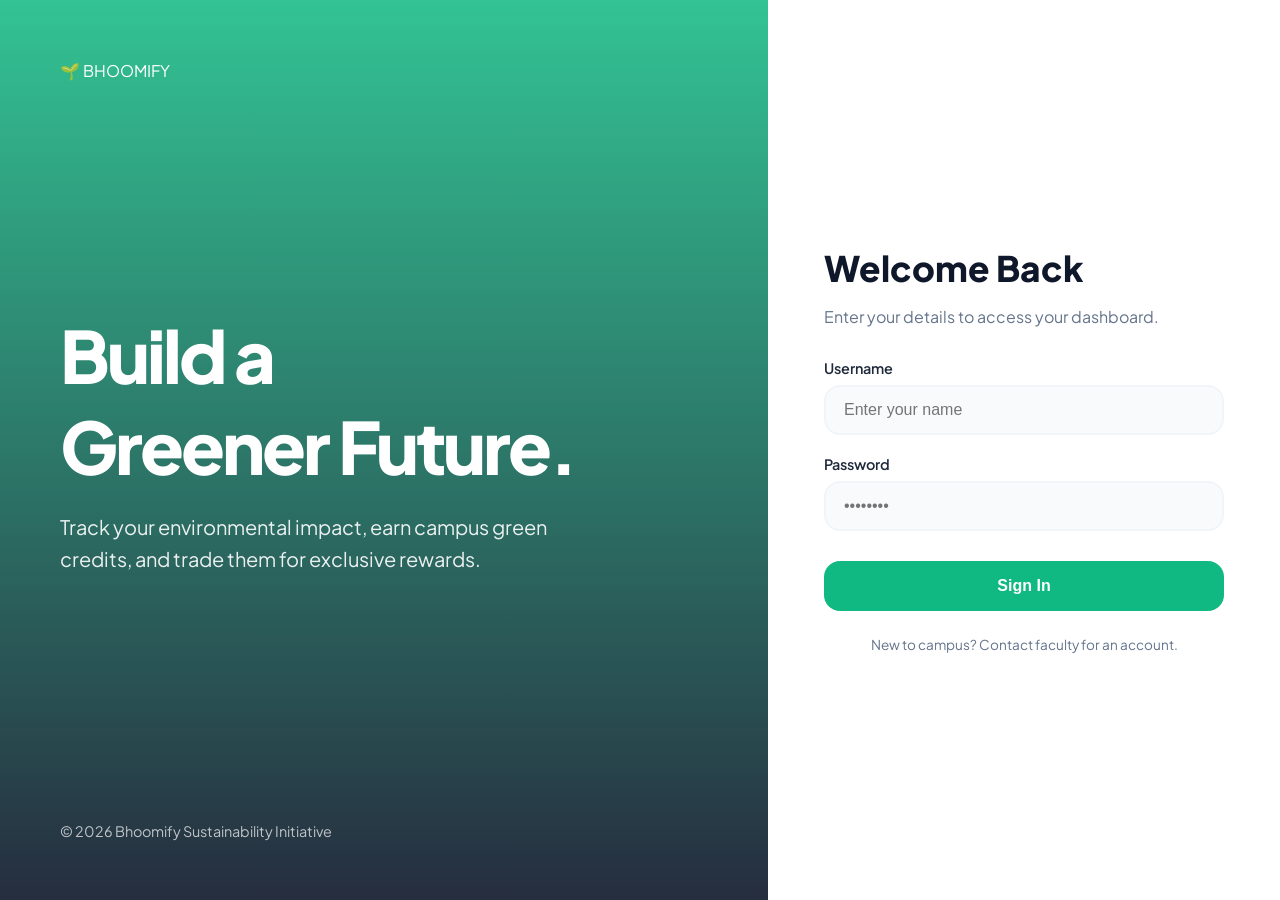
==== index.html @ 4765c716 "Update index.html" ====
<!DOCTYPE html>
<html lang="en">
<head>
    <meta charset="UTF-8">
    <meta name="viewport" content="width=device-width, initial-scale=1.0">
    <title>BHOOMIFY | Welcome</title>
    <link rel="stylesheet" href="style.css">
</head>
<body>
    <div class="homepage">
        <div class="hero-side">
            <div class="brand">🌱 BHOOMIFY</div>
            <div style="margin-top: auto;">
                <h1>Build a<br>Greener Future.</h1>
                <p>Track your environmental impact, earn campus green credits, and trade them for exclusive rewards.</p>
            </div>
            <div style="margin-top: auto; font-size: 0.9rem; opacity: 0.7;">
                &copy; 2026 Bhoomify Sustainability Initiative
            </div>
        </div>

        <div class="login-side">
            <div class="login-box">
                <h2>Welcome Back</h2>
                <p>Enter your details to access your dashboard.</p>
                
                <div class="input-group">
                    <label>Username</label>
                    <input type="text" id="username" placeholder="Enter your name">
                </div>

                <div class="input-group">
                    <label>Password</label>
                    <input type="password" id="password" placeholder="••••••••">
                </div>

                <button class="btn-main" onclick="login()">Sign In</button>
                
                <p style="margin-top: 25px; font-size: 0.85rem; text-align: center;">
                    New to campus? Contact faculty for an account.
                </p>
            </div>
        </div>
    </div>

    <script src="app.js"></script>
</body>
</html>
---- style.css ----
@import url('https://fonts.googleapis.com/css2?family=Plus+Jakarta+Sans:wght@300;400;600;800&display=swap');

:root {
    --primary: #10b981; /* Emerald Green */
    --dark: #0f172a;    /* Slate Dark */
    --bg: #f8fafc;
    --white: #ffffff;
    --text-main: #1e293b;
    --text-muted: #64748b;
    --radius: 16px;
}

* { box-sizing: border-box; outline: none; }

body {
    margin: 0;
    font-family: 'Plus Jakarta Sans', sans-serif;
    background-color: var(--bg);
    color: var(--text-main);
}

/* --- HOME PAGE / LOGIN SPLIT --- */
.homepage {
    display: flex;
    min-height: 100vh;
}

.hero-side {
    flex: 1.2;
    background: linear-gradient(rgba(16, 185, 129, 0.85), rgba(15, 23, 42, 0.9)), 
                url('https://images.unsplash.com/photo-1518531933037-91b2f5f229cc?q=80&w=1527&auto=format&fit=crop') center/cover;
    color: white;
    display: flex;
    flex-direction: column;
    justify-content: center;
    padding: 60px;
}

.hero-side h1 { font-size: 4.5rem; font-weight: 800; margin: 0; letter-spacing: -3px; }
.hero-side p { font-size: 1.25rem; opacity: 0.9; max-width: 500px; margin-top: 20px; line-height: 1.6; }

.login-side {
    flex: 0.8;
    background: var(--white);
    display: flex;
    align-items: center;
    justify-content: center;
    padding: 40px;
}

.login-box { width: 100%; max-width: 400px; }
.login-box h2 { font-size: 2.2rem; font-weight: 800; margin-bottom: 8px; color: var(--dark); }
.login-box p { color: var(--text-muted); margin-bottom: 32px; }

/* --- INPUTS & BUTTONS --- */
.input-group { margin-bottom: 20px; }
.input-group label { display: block; font-weight: 600; margin-bottom: 8px; font-size: 0.9rem; color: var(--text-main); }

input, select {
    width: 100%;
    padding: 14px 18px;
    border: 2px solid #f1f5f9;
    border-radius: var(--radius);
    background: #f8fafc;
    font-size: 1rem;
    transition: 0.3s;
}

input:focus { border-color: var(--primary); background: white; box-shadow: 0 0 0 4px rgba(16, 185, 129, 0.1); }

.btn-main {
    width: 100%;
    padding: 16px;
    background: var(--primary);
    color: white;
    border: none;
    border-radius: var(--radius);
    font-weight: 700;
    font-size: 1rem;
    cursor: pointer;
    transition: 0.3s;
    margin-top: 10px;
}

.btn-main:hover { background: #059669; transform: translateY(-2px); box-shadow: 0 10px 20px rgba(16, 185, 129, 0.2); }

/* --- DASHBOARD ELEMENTS --- */
.app-container { max-width: 1100px; margin: 0 auto; padding: 40px 20px; }

.navbar {
    display: flex;
    justify-content: space-between;
    align-items: center;
    padding: 20px 0;
    margin-bottom: 40px;
}

.user-card {
    background: var(--white);
    padding: 40px;
    border-radius: 24px;
    text-align: center;
    box-shadow: 0 4px 6px -1px rgba(0,0,0,0.05);
    margin-bottom: 30px;
}

.points-display { font-size: 5rem; font-weight: 800; color: var(--primary); letter-spacing: -2px; }

.grid-layout {
    display: grid;
    grid-template-columns: 1.5fr 1fr;
    gap: 30px;
}

.card {
    background: var(--white);
    padding: 30px;
    border-radius: 24px;
    box-shadow: 0 4px 6px -1px rgba(0,0,0,0.05);
    margin-bottom: 30px;
}

/* --- LEADERBOARD --- */
.leader-row {
    display: flex;
    align-items: center;
    gap: 15px;
    padding: 12px 0;
    border-bottom: 1px solid #f1f5f9;
}

.rank {
    width: 32px; height: 32px;
    background: #f1f5f9;
    border-radius: 8px;
    display: flex;
    align-items: center;
    justify-content: center;
    font-weight: 800;
    font-size: 0.85rem;
}

.progress-bar {
    height: 8px;
    background: #f1f5f9;
    border-radius: 10px;
    margin-top: 6px;
    overflow: hidden;
}

.progress-fill { background: var(--primary); height: 100%; border-radius: 10px; }

/* --- FACULTY DETAILS --- */
details.admin-card { background: white; border-radius: 16px; margin-bottom: 15px; border: 1px solid #f1f5f9; }
summary { padding: 20px; font-weight: 700; cursor: pointer; list-style: none; display: flex; justify-content: space-between; }
.content { padding: 0 20px 20px; }

@media (max-width: 900px) {
    .homepage { flex-direction: column; }
    .hero-side { padding: 40px; min-height: 40vh; }
    .hero-side h1 { font-size: 3rem; }
    .grid-layout { grid-template-columns: 1fr; }
}
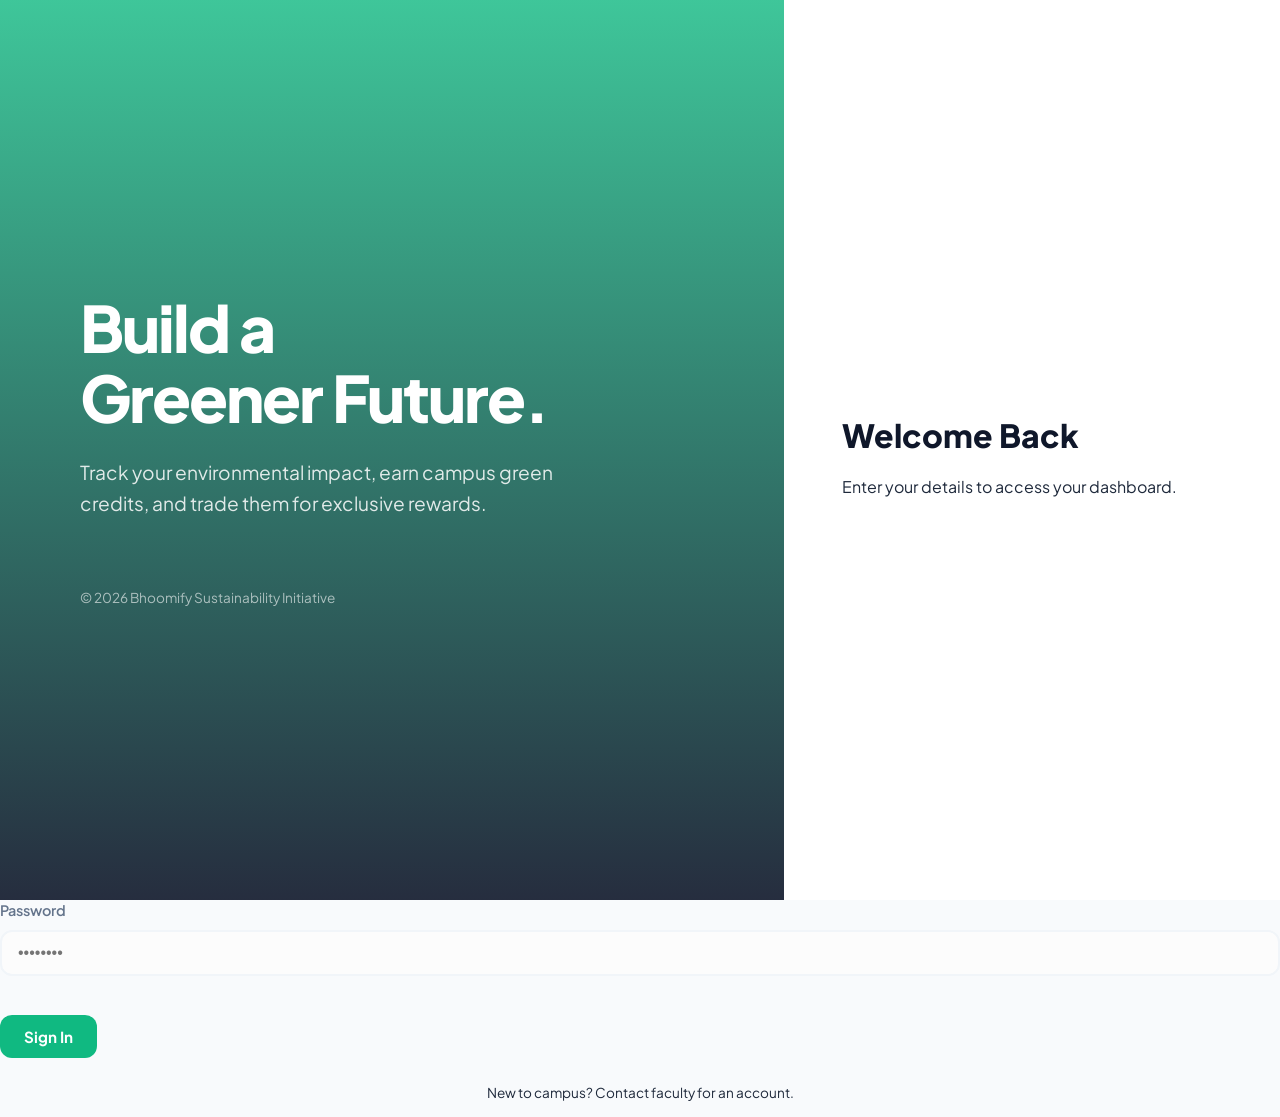
==== commit de10e570: "Update index.html" ====
--- a/index.html
+++ b/index.html
@@ -7,27 +7,19 @@
     <link rel="stylesheet" href="style.css">
 </head>
 <body>
-    <div class="homepage">
-        <div class="hero-side">
-            <div class="brand">🌱 BHOOMIFY</div>
-            <div style="margin-top: auto;">
-                <h1>Build a<br>Greener Future.</h1>
-                <p>Track your environmental impact, earn campus green credits, and trade them for exclusive rewards.</p>
+   <div class="homepage">
+    <div class="hero-side">
+        <h1>Build a<br>Greener Future.</h1>
+        <p>Track your environmental impact, earn campus green credits, and trade them for exclusive rewards.</p>
+        <div class="footer-text">© 2026 Bhoomify Sustainability Initiative</div>
+    </div>
+    <div class="login-side">
+        <div class="login-box">
+            <h2>Welcome Back</h2>
+            <p>Enter your details to access your dashboard.</p>
             </div>
-            <div style="margin-top: auto; font-size: 0.9rem; opacity: 0.7;">
-                &copy; 2026 Bhoomify Sustainability Initiative
-            </div>
-        </div>
-
-        <div class="login-side">
-            <div class="login-box">
-                <h2>Welcome Back</h2>
-                <p>Enter your details to access your dashboard.</p>
-                
-                <div class="input-group">
-                    <label>Username</label>
-                    <input type="text" id="username" placeholder="Enter your name">
-                </div>
+    </div>
+</div>
 
                 <div class="input-group">
                     <label>Password</label>
--- a/style.css
+++ b/style.css
@@ -1,44 +1,51 @@
 @import url('https://fonts.googleapis.com/css2?family=Plus+Jakarta+Sans:wght@300;400;600;800&display=swap');
-
-:root {
-    --primary: #10b981; /* Emerald Green */
-    --dark: #0f172a;    /* Slate Dark */
-    --bg: #f8fafc;
-    --white: #ffffff;
-    --text-main: #1e293b;
-    --text-muted: #64748b;
-    --radius: 16px;
-}
-
-* { box-sizing: border-box; outline: none; }
-
-body {
+/* --- 1. FULL PAGE LAYOUT --- */
+.homepage {
+    display: flex;
+    min-height: 100vh;
+    width: 100%;
     margin: 0;
-    font-family: 'Plus Jakarta Sans', sans-serif;
-    background-color: var(--bg);
-    color: var(--text-main);
-}
-
-/* --- HOME PAGE / LOGIN SPLIT --- */
-.homepage {
-    display: flex;
-    min-height: 100vh;
-}
-
+    padding: 0;
+    overflow-x: hidden;
+}
+
+/* --- 2. LEFT HERO SIDE (Fixed broken layout) --- */
 .hero-side {
     flex: 1.2;
-    background: linear-gradient(rgba(16, 185, 129, 0.85), rgba(15, 23, 42, 0.9)), 
-                url('https://images.unsplash.com/photo-1518531933037-91b2f5f229cc?q=80&w=1527&auto=format&fit=crop') center/cover;
+    background: linear-gradient(rgba(16, 185, 129, 0.8), rgba(15, 23, 42, 0.9)), 
+                url('https://images.unsplash.com/photo-1518531933037-91b2f5f229cc?q=80&w=1527&auto=format&fit=crop');
+    background-size: cover;
+    background-position: center;
     color: white;
     display: flex;
     flex-direction: column;
     justify-content: center;
-    padding: 60px;
-}
-
-.hero-side h1 { font-size: 4.5rem; font-weight: 800; margin: 0; letter-spacing: -3px; }
-.hero-side p { font-size: 1.25rem; opacity: 0.9; max-width: 500px; margin-top: 20px; line-height: 1.6; }
-
+    padding: 10% 80px; /* Responsive padding */
+}
+
+.hero-side h1 { 
+    font-size: 4rem; 
+    font-weight: 800; 
+    margin: 0; 
+    letter-spacing: -2px; 
+    line-height: 1.1;
+}
+
+.hero-side p { 
+    font-size: 1.2rem; 
+    opacity: 0.85; 
+    max-width: 480px; 
+    margin-top: 25px; 
+    line-height: 1.6; 
+}
+
+.footer-text {
+    margin-top: 50px;
+    font-size: 0.85rem;
+    opacity: 0.6;
+}
+
+/* --- 3. RIGHT LOGIN SIDE --- */
 .login-side {
     flex: 0.8;
     background: var(--white);
@@ -48,13 +55,28 @@
     padding: 40px;
 }
 
-.login-box { width: 100%; max-width: 400px; }
-.login-box h2 { font-size: 2.2rem; font-weight: 800; margin-bottom: 8px; color: var(--dark); }
-.login-box p { color: var(--text-muted); margin-bottom: 32px; }
-
-/* --- INPUTS & BUTTONS --- */
-.input-group { margin-bottom: 20px; }
-.input-group label { display: block; font-weight: 600; margin-bottom: 8px; font-size: 0.9rem; color: var(--text-main); }
+.login-box { 
+    width: 100%; 
+    max-width: 380px; 
+}
+
+.login-box h2 { 
+    font-size: 2rem; 
+    font-weight: 800; 
+    margin-bottom: 10px; 
+    color: var(--dark); 
+}
+
+/* --- 4. INPUTS & FORM ELEMENTS --- */
+.input-group { margin-bottom: 24px; }
+
+.input-group label { 
+    display: block; 
+    font-weight: 600; 
+    margin-bottom: 8px; 
+    font-size: 0.9rem; 
+    color: var(--text-muted); 
+}
 
 input, select {
     width: 100%;
@@ -63,101 +85,236 @@
     border-radius: var(--radius);
     background: #f8fafc;
     font-size: 1rem;
-    transition: 0.3s;
-}
-
-input:focus { border-color: var(--primary); background: white; box-shadow: 0 0 0 4px rgba(16, 185, 129, 0.1); }
+    transition: 0.3s ease;
+}
+
+input:focus { 
+    border-color: var(--primary); 
+    background: white; 
+    box-shadow: 0 0 0 4px rgba(16, 185, 129, 0.1); 
+}
+
+/* --- 5. RESPONSIVE (Fix for Mobile) --- */
+@media (max-width: 1024px) {
+    .hero-side h1 { font-size: 3rem; }
+}
+
+@media (max-width: 768px) {
+    .homepage { flex-direction: column; }
+    .hero-side { 
+        padding: 60px 30px; 
+        min-height: 40vh; 
+        flex: none;
+    }
+    .login-side { 
+        padding: 50px 20px; 
+        flex: 1;
+    }
+}
+:root {
+    /* Color Palette */
+    --primary: #10b981;    /* Emerald Green */
+    --primary-dark: #059669;
+    --secondary: #3498db;  /* Sky Blue */
+    --danger: #ef4444;     /* Red */
+    --dark: #0f172a;       /* Slate Dark */
+    --bg: #f8fafc;
+    --white: #ffffff;
+    --text-main: #1e293b;
+    --text-muted: #64748b;
+    
+    /* UI Specs */
+    --radius: 16px;
+    --shadow: 0 4px 6px -1px rgba(0, 0, 0, 0.05), 0 2px 4px -1px rgba(0, 0, 0, 0.06);
+}
+
+* { box-sizing: border-box; outline: none; transition: all 0.2s ease; }
+
+body {
+    margin: 0;
+    font-family: 'Plus Jakarta Sans', sans-serif;
+    background-color: var(--bg);
+    color: var(--text-main);
+    line-height: 1.5;
+}
+
+/* --- SHARED NAVIGATION --- */
+.navbar {
+    display: flex;
+    justify-content: space-between;
+    align-items: center;
+    padding: 15px 5%;
+    background: var(--white);
+    border-bottom: 1px solid #e2e8f0;
+    position: sticky;
+    top: 0;
+    z-index: 100;
+}
+
+.logo { font-weight: 800; font-size: 1.25rem; color: var(--primary); letter-spacing: -1px; }
+
+/* --- BUTTONS --- */
+button { cursor: pointer; border: none; font-family: inherit; }
 
 .btn-main {
-    width: 100%;
-    padding: 16px;
     background: var(--primary);
     color: white;
-    border: none;
+    padding: 12px 24px;
+    border-radius: 12px;
+    font-weight: 700;
+    font-size: 0.95rem;
+}
+
+.btn-main:hover { background: var(--primary-dark); transform: translateY(-1px); }
+
+.logout-btn {
+    background: #f1f5f9;
+    color: var(--dark);
+    padding: 8px 16px;
+    border-radius: 8px;
+    font-weight: 600;
+    font-size: 0.85rem;
+}
+
+.logout-btn:hover { background: #e2e8f0; }
+
+.btn-delete-small {
+    width: 32px !important;
+    height: 32px !important;
+    background: #fee2e2 !important;
+    color: var(--danger) !important;
+    border-radius: 8px;
+    font-weight: bold;
+    display: flex;
+    align-items: center;
+    justify-content: center;
+}
+
+.btn-delete-small:hover { background: var(--danger) !important; color: white !important; }
+
+/* --- LAYOUT & CARDS --- */
+.app-container { max-width: 1100px; margin: 0 auto; padding: 30px 20px; }
+
+.card {
+    background: var(--white);
+    padding: 25px;
     border-radius: var(--radius);
-    font-weight: 700;
-    font-size: 1rem;
-    cursor: pointer;
-    transition: 0.3s;
-    margin-top: 10px;
-}
-
-.btn-main:hover { background: #059669; transform: translateY(-2px); box-shadow: 0 10px 20px rgba(16, 185, 129, 0.2); }
+    box-shadow: var(--shadow);
+    margin-bottom: 25px;
+    border: 1px solid rgba(0,0,0,0.02);
+}
+
+.admin-card { border-top: 4px solid var(--primary); }
+
+.grid-layout {
+    display: grid;
+    grid-template-columns: 1.5fr 1fr;
+    gap: 25px;
+}
 
 /* --- DASHBOARD ELEMENTS --- */
-.app-container { max-width: 1100px; margin: 0 auto; padding: 40px 20px; }
-
-.navbar {
-    display: flex;
-    justify-content: space-between;
-    align-items: center;
-    padding: 20px 0;
-    margin-bottom: 40px;
-}
-
 .user-card {
-    background: var(--white);
+    background: linear-gradient(135deg, var(--primary), #059669);
     padding: 40px;
     border-radius: 24px;
     text-align: center;
-    box-shadow: 0 4px 6px -1px rgba(0,0,0,0.05);
+    color: white;
     margin-bottom: 30px;
 }
 
-.points-display { font-size: 5rem; font-weight: 800; color: var(--primary); letter-spacing: -2px; }
-
-.grid-layout {
-    display: grid;
-    grid-template-columns: 1.5fr 1fr;
-    gap: 30px;
-}
-
-.card {
-    background: var(--white);
-    padding: 30px;
-    border-radius: 24px;
-    box-shadow: 0 4px 6px -1px rgba(0,0,0,0.05);
-    margin-bottom: 30px;
-}
-
-/* --- LEADERBOARD --- */
+.points-display { font-size: 4.5rem; font-weight: 800; letter-spacing: -3px; }
+
+/* --- LEADERBOARD (ATTRACTIVE) --- */
 .leader-row {
     display: flex;
     align-items: center;
     gap: 15px;
-    padding: 12px 0;
-    border-bottom: 1px solid #f1f5f9;
+    padding: 15px;
+    background: #fff;
+    border-radius: 12px;
+    margin-bottom: 10px;
+    border: 1px solid #f1f5f9;
 }
 
 .rank {
-    width: 32px; height: 32px;
-    background: #f1f5f9;
-    border-radius: 8px;
+    width: 35px; height: 35px;
+    background: #f8fafc;
+    color: var(--text-muted);
+    border-radius: 50%;
     display: flex;
     align-items: center;
     justify-content: center;
     font-weight: 800;
-    font-size: 0.85rem;
+    border: 2px solid #e2e8f0;
 }
 
 .progress-bar {
-    height: 8px;
+    height: 10px;
     background: #f1f5f9;
     border-radius: 10px;
-    margin-top: 6px;
+    margin-top: 8px;
     overflow: hidden;
 }
 
-.progress-fill { background: var(--primary); height: 100%; border-radius: 10px; }
-
-/* --- FACULTY DETAILS --- */
-details.admin-card { background: white; border-radius: 16px; margin-bottom: 15px; border: 1px solid #f1f5f9; }
-summary { padding: 20px; font-weight: 700; cursor: pointer; list-style: none; display: flex; justify-content: space-between; }
-.content { padding: 0 20px 20px; }
-
+.progress-fill { 
+    background: linear-gradient(90deg, var(--primary), var(--secondary)); 
+    height: 100%; 
+    border-radius: 10px; 
+}
+
+/* --- FACULTY LOGS & TABLES --- */
+.tabs { display: flex; gap: 8px; margin-bottom: 20px; background: #f1f5f9; padding: 5px; border-radius: 12px; width: fit-content; }
+
+.btn-tab {
+    background: transparent;
+    color: var(--text-muted);
+    padding: 8px 16px;
+    border-radius: 8px;
+    font-weight: 600;
+    font-size: 0.9rem;
+}
+
+.btn-tab.active {
+    background: var(--white);
+    color: var(--primary);
+    box-shadow: var(--shadow);
+}
+
+.log-table { width: 100%; border-collapse: collapse; }
+.log-table th { 
+    text-align: left; padding: 12px; 
+    font-size: 0.75rem; text-transform: uppercase; 
+    color: var(--text-muted); border-bottom: 2px solid #f1f5f9;
+}
+.log-table td { padding: 14px 12px; border-bottom: 1px solid #f8fafc; font-size: 0.9rem; }
+
+/* --- REWARD EDITING --- */
+.reward-edit-row {
+    display: flex;
+    justify-content: space-between;
+    align-items: center;
+    padding: 12px 15px;
+    background: #f8fafc;
+    border-radius: 12px;
+    margin-bottom: 10px;
+}
+
+/* --- FORMS --- */
+input, select {
+    width: 100%;
+    padding: 12px 16px;
+    margin-bottom: 15px;
+    border: 2px solid #f1f5f9;
+    border-radius: 12px;
+    font-size: 1rem;
+    background: #fcfcfc;
+}
+
+input:focus { border-color: var(--primary); background: #fff; }
+
+/* --- RESPONSIVE --- */
 @media (max-width: 900px) {
+    .grid-layout { grid-template-columns: 1fr; }
+    .hero-side h1 { font-size: 3rem; }
     .homepage { flex-direction: column; }
-    .hero-side { padding: 40px; min-height: 40vh; }
-    .hero-side h1 { font-size: 3rem; }
-    .grid-layout { grid-template-columns: 1fr; }
-}
+}
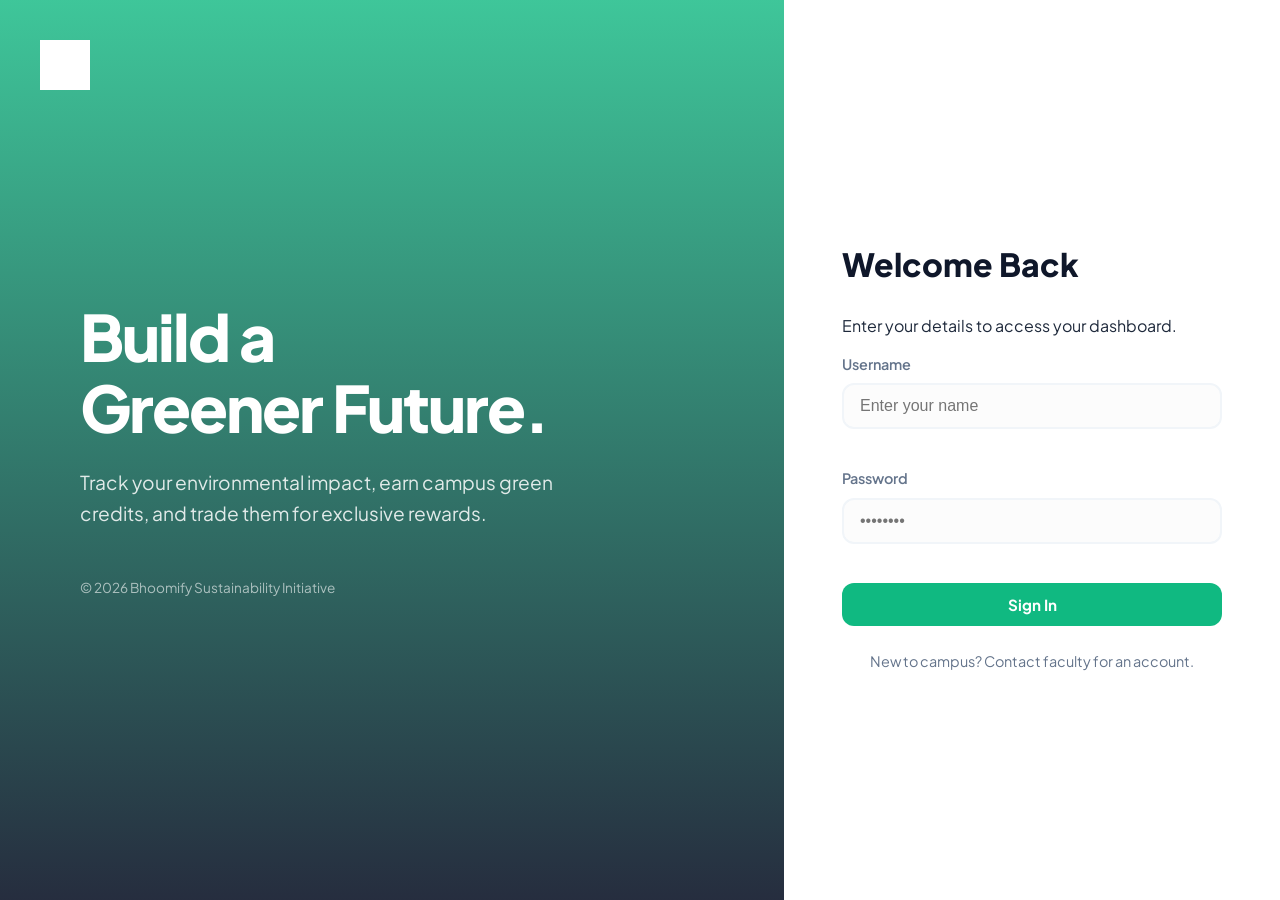
==== commit 222c3183: "Update index.html" ====
--- a/index.html
+++ b/index.html
@@ -9,32 +9,36 @@
 <body>
    <div class="homepage">
     <div class="hero-side">
-        <h1>Build a<br>Greener Future.</h1>
-        <p>Track your environmental impact, earn campus green credits, and trade them for exclusive rewards.</p>
-        <div class="footer-text">© 2026 Bhoomify Sustainability Initiative</div>
+        <div class="logo-overlay">
+            <img src="logo.png" alt="Logo">
+        </div>
+        <div class="hero-content">
+            <h1>Build a<br>Greener Future.</h1>
+            <p>Track your environmental impact, earn campus green credits, and trade them for exclusive rewards.</p>
+            <div class="footer-text">© 2026 Bhoomify Sustainability Initiative</div>
+        </div>
     </div>
+
     <div class="login-side">
         <div class="login-box">
             <h2>Welcome Back</h2>
             <p>Enter your details to access your dashboard.</p>
+            
+            <div class="input-group">
+                <label>Username</label>
+                <input type="text" id="username" placeholder="Enter your name">
             </div>
+            
+            <div class="input-group">
+                <label>Password</label>
+                <input type="password" id="password" placeholder="••••••••">
+            </div>
+
+            <button class="btn-main" onclick="login()">Sign In</button>
+            <p class="help-text">New to campus? Contact faculty for an account.</p>
+        </div>
     </div>
 </div>
-
-                <div class="input-group">
-                    <label>Password</label>
-                    <input type="password" id="password" placeholder="••••••••">
-                </div>
-
-                <button class="btn-main" onclick="login()">Sign In</button>
-                
-                <p style="margin-top: 25px; font-size: 0.85rem; text-align: center;">
-                    New to campus? Contact faculty for an account.
-                </p>
-            </div>
-        </div>
-    </div>
-
     <script src="app.js"></script>
 </body>
 </html>
--- a/style.css
+++ b/style.css
@@ -1,4 +1,122 @@
 @import url('https://fonts.googleapis.com/css2?family=Plus+Jakarta+Sans:wght@300;400;600;800&display=swap');
+### 2. Updated `style.css` (Fixing Logo Visibility)
+The logo might be "invisible" if it's white-on-white or too small. This CSS ensures it scales correctly and styles that dark logout button.
+/* --- FULL PAGE WRAPPER --- */
+.homepage {
+    display: flex;
+    height: 100vh; /* Forces the page to stay exactly the height of the screen */
+    width: 100%;
+    overflow: hidden; /* Prevents unwanted scrolling */
+}
+
+/* --- HERO SIDE (Fixed Content Positioning) --- */
+.hero-side {
+    flex: 1;
+    position: relative;
+    background: linear-gradient(rgba(16, 185, 129, 0.7), rgba(15, 23, 42, 0.8)), 
+                url('https://images.unsplash.com/photo-1518531933037-91b2f5f229cc?q=80&w=1527&auto=format&fit=crop');
+    background-size: cover;
+    background-position: center;
+    color: white;
+    display: flex;
+    flex-direction: column;
+    justify-content: center;
+    padding: 0 10%;
+}
+
+/* Floating Logo (No white background) */
+.logo-overlay {
+    position: absolute;
+    top: 40px;
+    left: 40px;
+}
+.logo-overlay img {
+    height: 50px;
+    filter: brightness(0) invert(1); /* This turns a dark logo white for better visibility */
+}
+
+.hero-side h1 { font-size: 4rem; font-weight: 800; margin-bottom: 20px; line-height: 1.1; }
+.hero-side p { font-size: 1.2rem; opacity: 0.9; max-width: 450px; line-height: 1.6; }
+
+/* --- LOGIN SIDE (The Fix) --- */
+.login-side {
+    flex: 1;
+    background: #ffffff;
+    display: flex;
+    align-items: center;
+    justify-content: center;
+    padding: 40px;
+}
+
+.login-box {
+    width: 100%;
+    max-width: 400px;
+    display: flex;
+    flex-direction: column;
+}
+
+.help-text {
+    margin-top: 25px;
+    font-size: 0.9rem;
+    color: #64748b;
+    text-align: center;
+}
+
+/* Responsive adjustments */
+@media (max-width: 900px) {
+    .homepage { flex-direction: column; overflow-y: auto; }
+    .hero-side { min-height: 50vh; padding: 60px 40px; }
+    .login-side { flex: none; min-height: 50vh; }
+}
+```css
+/* --- SINGLE UNIFIED NAVBAR --- */
+.navbar {
+    display: flex;
+    justify-content: space-between;
+    align-items: center;
+    padding: 10px 5%;
+    background: var(--white);
+    border-bottom: 1px solid #e2e8f0;
+    height: 70px;
+}
+
+.logo-container {
+    display: flex;
+    align-items: center;
+    gap: 12px;
+}
+
+.nav-logo {
+    height: 45px; /* Increased size for better visibility */
+    width: auto;
+    display: block; /* Ensures it's not hidden by inline-block issues */
+}
+
+.logo-text {
+    font-weight: 800;
+    font-size: 1.2rem;
+    color: var(--dark);
+    letter-spacing: -0.5px;
+}
+
+/* --- THE DARK LOGOUT BUTTON --- */
+.logout-btn-dark {
+    background: #1e293b !important; /* Slate Dark from your screenshot */
+    color: white !important;
+    padding: 10px 24px !important;
+    border-radius: 10px !important;
+    font-weight: 700;
+    font-size: 0.9rem;
+    border: none;
+    cursor: pointer;
+    transition: 0.3s;
+}
+
+.logout-btn-dark:hover {
+    background: #0f172a !important;
+    transform: translateY(-1px);
+    box-shadow: 0 4px 12px rgba(0,0,0,0.15);
+}
 /* --- 1. FULL PAGE LAYOUT --- */
 .homepage {
     display: flex;
@@ -8,7 +126,24 @@
     padding: 0;
     overflow-x: hidden;
 }
-
+/* --- LOGO STYLING --- */
+.logo-container {
+    display: flex;
+    align-items: center;
+    gap: 10px;
+}
+
+.nav-logo {
+    height: 40px; /* Adjust height based on your preference */
+    width: auto;
+    object-fit: contain;
+}
+
+/* Ensure the navbar doesn't squeeze the logo */
+.navbar {
+    padding: 10px 5%;
+    height: 70px;
+}
 /* --- 2. LEFT HERO SIDE (Fixed broken layout) --- */
 .hero-side {
     flex: 1.2;
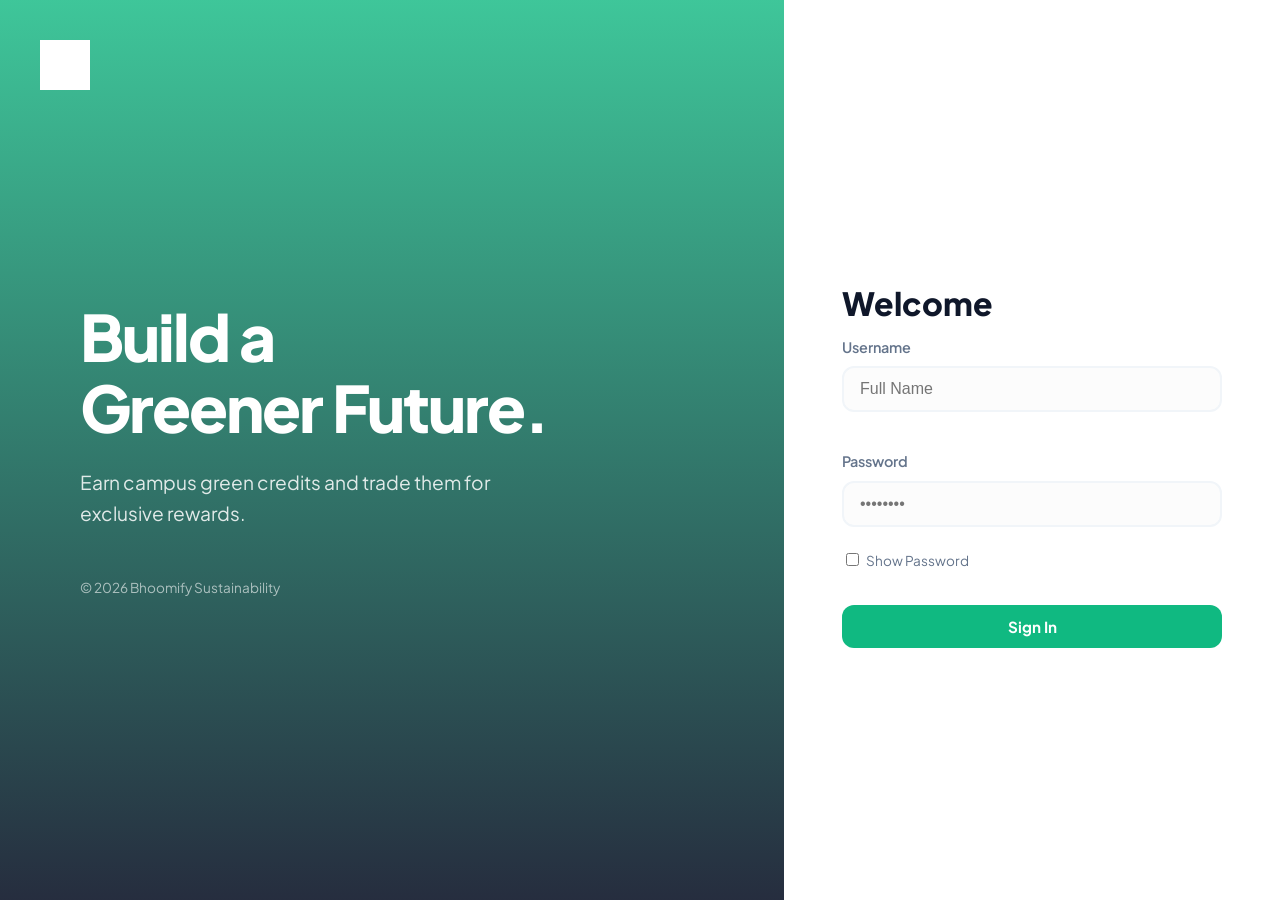
==== commit 5484ad68: "Update index.html" ====
--- a/index.html
+++ b/index.html
@@ -3,42 +3,38 @@
 <head>
     <meta charset="UTF-8">
     <meta name="viewport" content="width=device-width, initial-scale=1.0">
-    <title>BHOOMIFY | Welcome</title>
+    <title>BHOOMIFY | Login</title>
     <link rel="stylesheet" href="style.css">
 </head>
 <body>
-   <div class="homepage">
-    <div class="hero-side">
-        <div class="logo-overlay">
-            <img src="logo.png" alt="Logo">
+    <div class="homepage">
+        <div class="hero-side">
+            <div class="logo-overlay"><img src="logo.png" alt="Logo"></div>
+            <div class="hero-content">
+                <h1>Build a<br>Greener Future.</h1>
+                <p>Earn campus green credits and trade them for exclusive rewards.</p>
+                <div class="footer-text">© 2026 Bhoomify Sustainability</div>
+            </div>
         </div>
-        <div class="hero-content">
-            <h1>Build a<br>Greener Future.</h1>
-            <p>Track your environmental impact, earn campus green credits, and trade them for exclusive rewards.</p>
-            <div class="footer-text">© 2026 Bhoomify Sustainability Initiative</div>
+        <div class="login-side">
+            <div class="login-box">
+                <h2>Welcome</h2>
+                <div class="input-group">
+                    <label>Username</label>
+                    <input type="text" id="username" placeholder="Full Name">
+                </div>
+                <div class="input-group">
+                    <label>Password</label>
+                    <input type="password" id="password" placeholder="••••••••">
+                    <div style="margin-top: 8px; font-size: 0.85rem; color: var(--text-muted); cursor: pointer;" onclick="togglePassword()">
+                        <input type="checkbox" style="width: auto; margin-right: 5px;"> Show Password
+                    </div>
+                </div>
+                <button class="btn-main" onclick="login()">Sign In</button>
+            </div>
         </div>
     </div>
-
-    <div class="login-side">
-        <div class="login-box">
-            <h2>Welcome Back</h2>
-            <p>Enter your details to access your dashboard.</p>
-            
-            <div class="input-group">
-                <label>Username</label>
-                <input type="text" id="username" placeholder="Enter your name">
-            </div>
-            
-            <div class="input-group">
-                <label>Password</label>
-                <input type="password" id="password" placeholder="••••••••">
-            </div>
-
-            <button class="btn-main" onclick="login()">Sign In</button>
-            <p class="help-text">New to campus? Contact faculty for an account.</p>
-        </div>
-    </div>
-</div>
     <script src="app.js"></script>
 </body>
 </html>
+            
--- a/style.css
+++ b/style.css
@@ -1,4 +1,64 @@
 @import url('https://fonts.googleapis.com/css2?family=Plus+Jakarta+Sans:wght@300;400;600;800&display=swap');
+/* --- 1. THE LOGO BRANDING --- */
+.logo-container {
+    display: flex;
+    align-items: center;
+    gap: 12px;
+}
+
+.nav-logo {
+    height: 50px; /* Increased size for prominence */
+    width: auto;
+    object-fit: contain;
+}
+
+/* --- 2. THE DELETE BUTTON (DANGER ZONE) --- */
+.btn-delete {
+    background: #fee2e2 !important; /* Soft Red from your refs */
+    color: #ef4444 !important;
+    font-weight: 700;
+    font-size: 0.85rem;
+    text-transform: uppercase;
+    border: none;
+    border-radius: 12px;
+    cursor: pointer;
+    transition: 0.3s ease;
+}
+
+.btn-delete:hover {
+    background: #ef4444 !important;
+    color: white !important;
+    transform: scale(0.98);
+}
+
+/* --- 3. THE COLLAPSIBLE LOGS (Details) --- */
+.log-details {
+    margin-bottom: 12px;
+    background: #fdfdfd;
+    border: 1px solid #f1f5f9;
+    border-radius: 12px;
+    overflow: hidden;
+}
+
+.log-details summary {
+    padding: 18px 25px;
+    font-weight: 700;
+    font-size: 1rem;
+    color: var(--text-heading);
+    cursor: pointer;
+    list-style: none; /* Hides default triangle */
+    display: flex;
+    justify-content: space-between;
+    transition: background 0.3s;
+}
+
+.log-details summary:hover { background: #fafafa; }
+.log-details summary span { font-size: 0.8rem; color: #ccc; }
+
+.log-details[open] summary { border-bottom: 1px solid #e2e8f0; background: #fafafa; }
+.log-details[open] summary span { transform: rotate(180deg); color: var(--brand-green); }
+
+.details-content { padding: 20px; background: #fff; }
 ### 2. Updated `style.css` (Fixing Logo Visibility)
 The logo might be "invisible" if it's white-on-white or too small. This CSS ensures it scales correctly and styles that dark logout button.
 /* --- FULL PAGE WRAPPER --- */
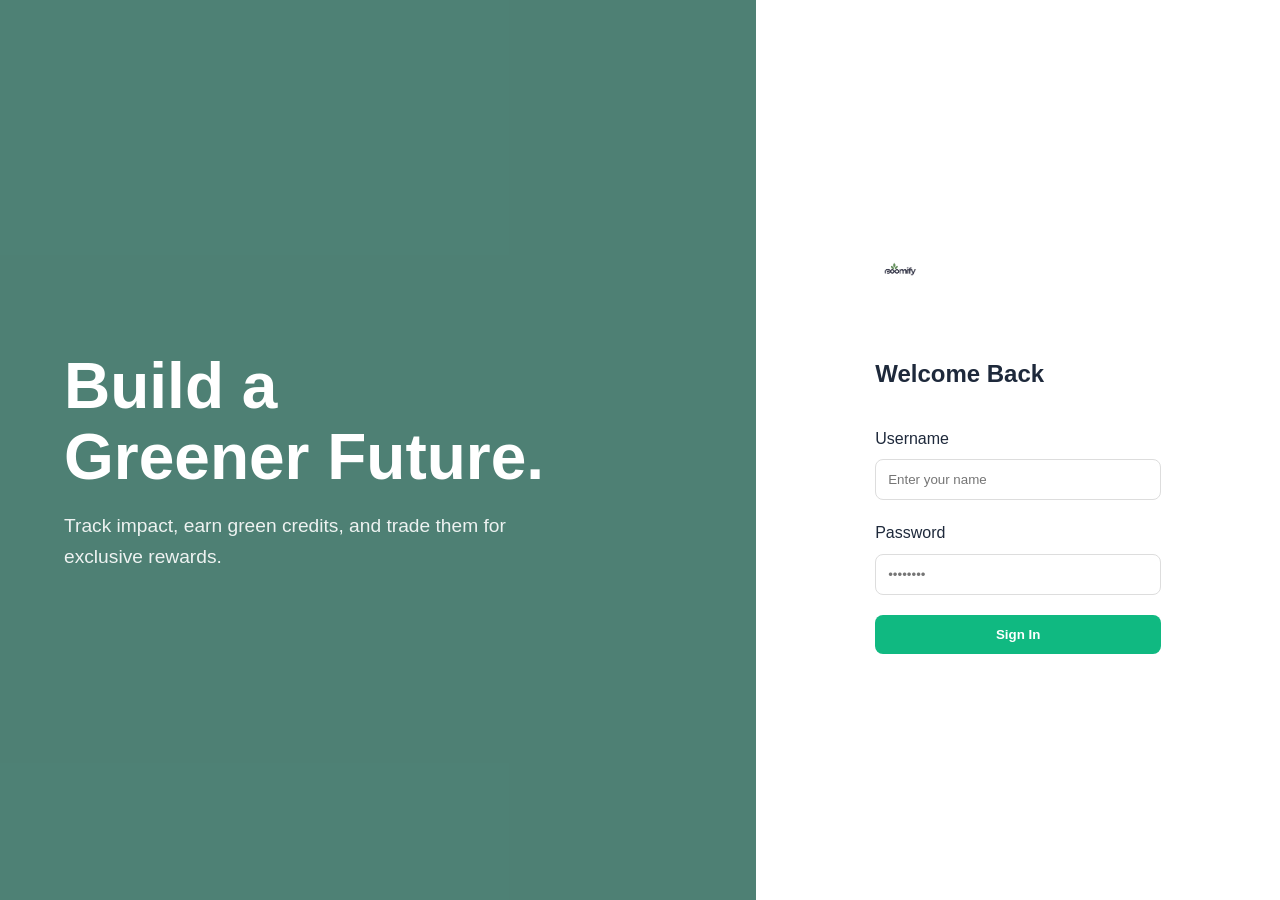
==== commit acb2760d: "Update index.html" ====
--- a/index.html
+++ b/index.html
@@ -2,39 +2,32 @@
 <html lang="en">
 <head>
     <meta charset="UTF-8">
-    <meta name="viewport" content="width=device-width, initial-scale=1.0">
-    <title>BHOOMIFY | Login</title>
+    <title>BHOOMIFY | Build a Greener Future</title>
     <link rel="stylesheet" href="style.css">
 </head>
-<body>
-    <div class="homepage">
-        <div class="hero-side">
-            <div class="logo-overlay"><img src="logo.png" alt="Logo"></div>
-            <div class="hero-content">
-                <h1>Build a<br>Greener Future.</h1>
-                <p>Earn campus green credits and trade them for exclusive rewards.</p>
-                <div class="footer-text">© 2026 Bhoomify Sustainability</div>
+<body style="height: 100vh; display: flex; align-items: center; overflow: hidden;">
+    <div style="display: flex; width: 100%; height: 100%;">
+        <div style="flex: 1.2; background: url('a.jpg') center/cover; position: relative; display: flex; align-items: center; padding: 5%;">
+            <div style="position: absolute; inset: 0; background: rgba(6, 78, 59, 0.7);"></div>
+            <div style="position: relative; color: white; max-width: 500px;">
+                <h1 style="font-size: 4rem; line-height: 1.1; margin-bottom: 1rem;">Build a<br>Greener Future.</h1>
+                <p style="font-size: 1.2rem; opacity: 0.9;">Track impact, earn green credits, and trade them for exclusive rewards.</p>
             </div>
         </div>
-        <div class="login-side">
-            <div class="login-box">
-                <h2>Welcome</h2>
-                <div class="input-group">
+        <div style="flex: 1; display: flex; align-items: center; justify-content: center; background: white;">
+            <div style="width: 100%; max-width: 350px; padding: 2rem;">
+                <img src="logo.png" style="height: 50px; margin-bottom: 2rem;">
+                <h2>Welcome Back</h2>
+                <div style="margin-top: 2rem;">
                     <label>Username</label>
-                    <input type="text" id="username" placeholder="Full Name">
+                    <input type="text" id="username" placeholder="Enter your name" style="width:100%; padding:12px; margin: 8px 0 20px; border-radius:8px; border:1px solid #ddd;">
+                    <label>Password</label>
+                    <input type="password" id="password" placeholder="••••••••" style="width:100%; padding:12px; margin: 8px 0 20px; border-radius:8px; border:1px solid #ddd;">
+                    <button class="btn-primary" style="width: 100%;" onclick="login()">Sign In</button>
                 </div>
-                <div class="input-group">
-                    <label>Password</label>
-                    <input type="password" id="password" placeholder="••••••••">
-                    <div style="margin-top: 8px; font-size: 0.85rem; color: var(--text-muted); cursor: pointer;" onclick="togglePassword()">
-                        <input type="checkbox" style="width: auto; margin-right: 5px;"> Show Password
-                    </div>
-                </div>
-                <button class="btn-main" onclick="login()">Sign In</button>
             </div>
         </div>
     </div>
     <script src="app.js"></script>
 </body>
 </html>
-            
--- a/style.css
+++ b/style.css
@@ -1,515 +1,66 @@
-@import url('https://fonts.googleapis.com/css2?family=Plus+Jakarta+Sans:wght@300;400;600;800&display=swap');
-/* --- 1. THE LOGO BRANDING --- */
-.logo-container {
-    display: flex;
-    align-items: center;
-    gap: 12px;
+:root {
+    --primary: #10b981;
+    --primary-dark: #059669;
+    --secondary: #1e293b;
+    --bg: #f8fafc;
+    --white: #ffffff;
+    --shadow: 0 4px 6px -1px rgba(0, 0, 0, 0.1), 0 2px 4px -1px rgba(0, 0, 0, 0.06);
 }
 
-.nav-logo {
-    height: 50px; /* Increased size for prominence */
-    width: auto;
-    object-fit: contain;
+* { box-sizing: border-box; font-family: 'Segoe UI', Tahoma, Geneva, Verdana, sans-serif; }
+
+body { background-color: var(--bg); color: var(--secondary); margin: 0; line-height: 1.6; }
+
+/* Global Navbar */
+.navbar {
+    display: flex;
+    justify-content: space-between;
+    align-items: center;
+    padding: 1rem 5%;
+    background: var(--white);
+    box-shadow: var(--shadow);
+    position: sticky; top: 0; z-index: 100;
 }
 
-/* --- 2. THE DELETE BUTTON (DANGER ZONE) --- */
-.btn-delete {
-    background: #fee2e2 !important; /* Soft Red from your refs */
-    color: #ef4444 !important;
-    font-weight: 700;
-    font-size: 0.85rem;
-    text-transform: uppercase;
+.logo-box { display: flex; align-items: center; gap: 12px; }
+.logo-box img { height: 40px; }
+.logo-box h1 { font-size: 1.2rem; margin: 0; letter-spacing: 1px; color: var(--secondary); }
+
+/* Layout Containers */
+.container { max-width: 1100px; margin: 2rem auto; padding: 0 20px; }
+
+.card {
+    background: var(--white);
+    border-radius: 12px;
+    padding: 2rem;
+    box-shadow: var(--shadow);
+    margin-bottom: 1.5rem;
+    border: 1px solid #e2e8f0;
+}
+
+/* Buttons */
+.btn-primary {
+    background: var(--primary);
+    color: white;
+    padding: 12px 24px;
     border: none;
-    border-radius: 12px;
+    border-radius: 8px;
+    font-weight: 600;
     cursor: pointer;
     transition: 0.3s ease;
 }
 
-.btn-delete:hover {
-    background: #ef4444 !important;
-    color: white !important;
-    transform: scale(0.98);
+.btn-primary:hover { background: var(--primary-dark); transform: translateY(-1px); }
+
+.btn-outline {
+    background: transparent;
+    border: 1px solid #cbd5e1;
+    padding: 8px 16px;
+    border-radius: 6px;
+    cursor: pointer;
 }
 
-/* --- 3. THE COLLAPSIBLE LOGS (Details) --- */
-.log-details {
-    margin-bottom: 12px;
-    background: #fdfdfd;
-    border: 1px solid #f1f5f9;
-    border-radius: 12px;
-    overflow: hidden;
-}
+/* Grid System */
+.grid-2 { display: grid; grid-template-columns: 1.5fr 1fr; gap: 2rem; }
 
-.log-details summary {
-    padding: 18px 25px;
-    font-weight: 700;
-    font-size: 1rem;
-    color: var(--text-heading);
-    cursor: pointer;
-    list-style: none; /* Hides default triangle */
-    display: flex;
-    justify-content: space-between;
-    transition: background 0.3s;
-}
-
-.log-details summary:hover { background: #fafafa; }
-.log-details summary span { font-size: 0.8rem; color: #ccc; }
-
-.log-details[open] summary { border-bottom: 1px solid #e2e8f0; background: #fafafa; }
-.log-details[open] summary span { transform: rotate(180deg); color: var(--brand-green); }
-
-.details-content { padding: 20px; background: #fff; }
-### 2. Updated `style.css` (Fixing Logo Visibility)
-The logo might be "invisible" if it's white-on-white or too small. This CSS ensures it scales correctly and styles that dark logout button.
-/* --- FULL PAGE WRAPPER --- */
-.homepage {
-    display: flex;
-    height: 100vh; /* Forces the page to stay exactly the height of the screen */
-    width: 100%;
-    overflow: hidden; /* Prevents unwanted scrolling */
-}
-
-/* --- HERO SIDE (Fixed Content Positioning) --- */
-.hero-side {
-    flex: 1;
-    position: relative;
-    background: linear-gradient(rgba(16, 185, 129, 0.7), rgba(15, 23, 42, 0.8)), 
-                url('https://images.unsplash.com/photo-1518531933037-91b2f5f229cc?q=80&w=1527&auto=format&fit=crop');
-    background-size: cover;
-    background-position: center;
-    color: white;
-    display: flex;
-    flex-direction: column;
-    justify-content: center;
-    padding: 0 10%;
-}
-
-/* Floating Logo (No white background) */
-.logo-overlay {
-    position: absolute;
-    top: 40px;
-    left: 40px;
-}
-.logo-overlay img {
-    height: 50px;
-    filter: brightness(0) invert(1); /* This turns a dark logo white for better visibility */
-}
-
-.hero-side h1 { font-size: 4rem; font-weight: 800; margin-bottom: 20px; line-height: 1.1; }
-.hero-side p { font-size: 1.2rem; opacity: 0.9; max-width: 450px; line-height: 1.6; }
-
-/* --- LOGIN SIDE (The Fix) --- */
-.login-side {
-    flex: 1;
-    background: #ffffff;
-    display: flex;
-    align-items: center;
-    justify-content: center;
-    padding: 40px;
-}
-
-.login-box {
-    width: 100%;
-    max-width: 400px;
-    display: flex;
-    flex-direction: column;
-}
-
-.help-text {
-    margin-top: 25px;
-    font-size: 0.9rem;
-    color: #64748b;
-    text-align: center;
-}
-
-/* Responsive adjustments */
-@media (max-width: 900px) {
-    .homepage { flex-direction: column; overflow-y: auto; }
-    .hero-side { min-height: 50vh; padding: 60px 40px; }
-    .login-side { flex: none; min-height: 50vh; }
-}
-```css
-/* --- SINGLE UNIFIED NAVBAR --- */
-.navbar {
-    display: flex;
-    justify-content: space-between;
-    align-items: center;
-    padding: 10px 5%;
-    background: var(--white);
-    border-bottom: 1px solid #e2e8f0;
-    height: 70px;
-}
-
-.logo-container {
-    display: flex;
-    align-items: center;
-    gap: 12px;
-}
-
-.nav-logo {
-    height: 45px; /* Increased size for better visibility */
-    width: auto;
-    display: block; /* Ensures it's not hidden by inline-block issues */
-}
-
-.logo-text {
-    font-weight: 800;
-    font-size: 1.2rem;
-    color: var(--dark);
-    letter-spacing: -0.5px;
-}
-
-/* --- THE DARK LOGOUT BUTTON --- */
-.logout-btn-dark {
-    background: #1e293b !important; /* Slate Dark from your screenshot */
-    color: white !important;
-    padding: 10px 24px !important;
-    border-radius: 10px !important;
-    font-weight: 700;
-    font-size: 0.9rem;
-    border: none;
-    cursor: pointer;
-    transition: 0.3s;
-}
-
-.logout-btn-dark:hover {
-    background: #0f172a !important;
-    transform: translateY(-1px);
-    box-shadow: 0 4px 12px rgba(0,0,0,0.15);
-}
-/* --- 1. FULL PAGE LAYOUT --- */
-.homepage {
-    display: flex;
-    min-height: 100vh;
-    width: 100%;
-    margin: 0;
-    padding: 0;
-    overflow-x: hidden;
-}
-/* --- LOGO STYLING --- */
-.logo-container {
-    display: flex;
-    align-items: center;
-    gap: 10px;
-}
-
-.nav-logo {
-    height: 40px; /* Adjust height based on your preference */
-    width: auto;
-    object-fit: contain;
-}
-
-/* Ensure the navbar doesn't squeeze the logo */
-.navbar {
-    padding: 10px 5%;
-    height: 70px;
-}
-/* --- 2. LEFT HERO SIDE (Fixed broken layout) --- */
-.hero-side {
-    flex: 1.2;
-    background: linear-gradient(rgba(16, 185, 129, 0.8), rgba(15, 23, 42, 0.9)), 
-                url('https://images.unsplash.com/photo-1518531933037-91b2f5f229cc?q=80&w=1527&auto=format&fit=crop');
-    background-size: cover;
-    background-position: center;
-    color: white;
-    display: flex;
-    flex-direction: column;
-    justify-content: center;
-    padding: 10% 80px; /* Responsive padding */
-}
-
-.hero-side h1 { 
-    font-size: 4rem; 
-    font-weight: 800; 
-    margin: 0; 
-    letter-spacing: -2px; 
-    line-height: 1.1;
-}
-
-.hero-side p { 
-    font-size: 1.2rem; 
-    opacity: 0.85; 
-    max-width: 480px; 
-    margin-top: 25px; 
-    line-height: 1.6; 
-}
-
-.footer-text {
-    margin-top: 50px;
-    font-size: 0.85rem;
-    opacity: 0.6;
-}
-
-/* --- 3. RIGHT LOGIN SIDE --- */
-.login-side {
-    flex: 0.8;
-    background: var(--white);
-    display: flex;
-    align-items: center;
-    justify-content: center;
-    padding: 40px;
-}
-
-.login-box { 
-    width: 100%; 
-    max-width: 380px; 
-}
-
-.login-box h2 { 
-    font-size: 2rem; 
-    font-weight: 800; 
-    margin-bottom: 10px; 
-    color: var(--dark); 
-}
-
-/* --- 4. INPUTS & FORM ELEMENTS --- */
-.input-group { margin-bottom: 24px; }
-
-.input-group label { 
-    display: block; 
-    font-weight: 600; 
-    margin-bottom: 8px; 
-    font-size: 0.9rem; 
-    color: var(--text-muted); 
-}
-
-input, select {
-    width: 100%;
-    padding: 14px 18px;
-    border: 2px solid #f1f5f9;
-    border-radius: var(--radius);
-    background: #f8fafc;
-    font-size: 1rem;
-    transition: 0.3s ease;
-}
-
-input:focus { 
-    border-color: var(--primary); 
-    background: white; 
-    box-shadow: 0 0 0 4px rgba(16, 185, 129, 0.1); 
-}
-
-/* --- 5. RESPONSIVE (Fix for Mobile) --- */
-@media (max-width: 1024px) {
-    .hero-side h1 { font-size: 3rem; }
-}
-
-@media (max-width: 768px) {
-    .homepage { flex-direction: column; }
-    .hero-side { 
-        padding: 60px 30px; 
-        min-height: 40vh; 
-        flex: none;
-    }
-    .login-side { 
-        padding: 50px 20px; 
-        flex: 1;
-    }
-}
-:root {
-    /* Color Palette */
-    --primary: #10b981;    /* Emerald Green */
-    --primary-dark: #059669;
-    --secondary: #3498db;  /* Sky Blue */
-    --danger: #ef4444;     /* Red */
-    --dark: #0f172a;       /* Slate Dark */
-    --bg: #f8fafc;
-    --white: #ffffff;
-    --text-main: #1e293b;
-    --text-muted: #64748b;
-    
-    /* UI Specs */
-    --radius: 16px;
-    --shadow: 0 4px 6px -1px rgba(0, 0, 0, 0.05), 0 2px 4px -1px rgba(0, 0, 0, 0.06);
-}
-
-* { box-sizing: border-box; outline: none; transition: all 0.2s ease; }
-
-body {
-    margin: 0;
-    font-family: 'Plus Jakarta Sans', sans-serif;
-    background-color: var(--bg);
-    color: var(--text-main);
-    line-height: 1.5;
-}
-
-/* --- SHARED NAVIGATION --- */
-.navbar {
-    display: flex;
-    justify-content: space-between;
-    align-items: center;
-    padding: 15px 5%;
-    background: var(--white);
-    border-bottom: 1px solid #e2e8f0;
-    position: sticky;
-    top: 0;
-    z-index: 100;
-}
-
-.logo { font-weight: 800; font-size: 1.25rem; color: var(--primary); letter-spacing: -1px; }
-
-/* --- BUTTONS --- */
-button { cursor: pointer; border: none; font-family: inherit; }
-
-.btn-main {
-    background: var(--primary);
-    color: white;
-    padding: 12px 24px;
-    border-radius: 12px;
-    font-weight: 700;
-    font-size: 0.95rem;
-}
-
-.btn-main:hover { background: var(--primary-dark); transform: translateY(-1px); }
-
-.logout-btn {
-    background: #f1f5f9;
-    color: var(--dark);
-    padding: 8px 16px;
-    border-radius: 8px;
-    font-weight: 600;
-    font-size: 0.85rem;
-}
-
-.logout-btn:hover { background: #e2e8f0; }
-
-.btn-delete-small {
-    width: 32px !important;
-    height: 32px !important;
-    background: #fee2e2 !important;
-    color: var(--danger) !important;
-    border-radius: 8px;
-    font-weight: bold;
-    display: flex;
-    align-items: center;
-    justify-content: center;
-}
-
-.btn-delete-small:hover { background: var(--danger) !important; color: white !important; }
-
-/* --- LAYOUT & CARDS --- */
-.app-container { max-width: 1100px; margin: 0 auto; padding: 30px 20px; }
-
-.card {
-    background: var(--white);
-    padding: 25px;
-    border-radius: var(--radius);
-    box-shadow: var(--shadow);
-    margin-bottom: 25px;
-    border: 1px solid rgba(0,0,0,0.02);
-}
-
-.admin-card { border-top: 4px solid var(--primary); }
-
-.grid-layout {
-    display: grid;
-    grid-template-columns: 1.5fr 1fr;
-    gap: 25px;
-}
-
-/* --- DASHBOARD ELEMENTS --- */
-.user-card {
-    background: linear-gradient(135deg, var(--primary), #059669);
-    padding: 40px;
-    border-radius: 24px;
-    text-align: center;
-    color: white;
-    margin-bottom: 30px;
-}
-
-.points-display { font-size: 4.5rem; font-weight: 800; letter-spacing: -3px; }
-
-/* --- LEADERBOARD (ATTRACTIVE) --- */
-.leader-row {
-    display: flex;
-    align-items: center;
-    gap: 15px;
-    padding: 15px;
-    background: #fff;
-    border-radius: 12px;
-    margin-bottom: 10px;
-    border: 1px solid #f1f5f9;
-}
-
-.rank {
-    width: 35px; height: 35px;
-    background: #f8fafc;
-    color: var(--text-muted);
-    border-radius: 50%;
-    display: flex;
-    align-items: center;
-    justify-content: center;
-    font-weight: 800;
-    border: 2px solid #e2e8f0;
-}
-
-.progress-bar {
-    height: 10px;
-    background: #f1f5f9;
-    border-radius: 10px;
-    margin-top: 8px;
-    overflow: hidden;
-}
-
-.progress-fill { 
-    background: linear-gradient(90deg, var(--primary), var(--secondary)); 
-    height: 100%; 
-    border-radius: 10px; 
-}
-
-/* --- FACULTY LOGS & TABLES --- */
-.tabs { display: flex; gap: 8px; margin-bottom: 20px; background: #f1f5f9; padding: 5px; border-radius: 12px; width: fit-content; }
-
-.btn-tab {
-    background: transparent;
-    color: var(--text-muted);
-    padding: 8px 16px;
-    border-radius: 8px;
-    font-weight: 600;
-    font-size: 0.9rem;
-}
-
-.btn-tab.active {
-    background: var(--white);
-    color: var(--primary);
-    box-shadow: var(--shadow);
-}
-
-.log-table { width: 100%; border-collapse: collapse; }
-.log-table th { 
-    text-align: left; padding: 12px; 
-    font-size: 0.75rem; text-transform: uppercase; 
-    color: var(--text-muted); border-bottom: 2px solid #f1f5f9;
-}
-.log-table td { padding: 14px 12px; border-bottom: 1px solid #f8fafc; font-size: 0.9rem; }
-
-/* --- REWARD EDITING --- */
-.reward-edit-row {
-    display: flex;
-    justify-content: space-between;
-    align-items: center;
-    padding: 12px 15px;
-    background: #f8fafc;
-    border-radius: 12px;
-    margin-bottom: 10px;
-}
-
-/* --- FORMS --- */
-input, select {
-    width: 100%;
-    padding: 12px 16px;
-    margin-bottom: 15px;
-    border: 2px solid #f1f5f9;
-    border-radius: 12px;
-    font-size: 1rem;
-    background: #fcfcfc;
-}
-
-input:focus { border-color: var(--primary); background: #fff; }
-
-/* --- RESPONSIVE --- */
-@media (max-width: 900px) {
-    .grid-layout { grid-template-columns: 1fr; }
-    .hero-side h1 { font-size: 3rem; }
-    .homepage { flex-direction: column; }
-}
+@media (max-width: 768px) { .grid-2 { grid-template-columns: 1fr; } }
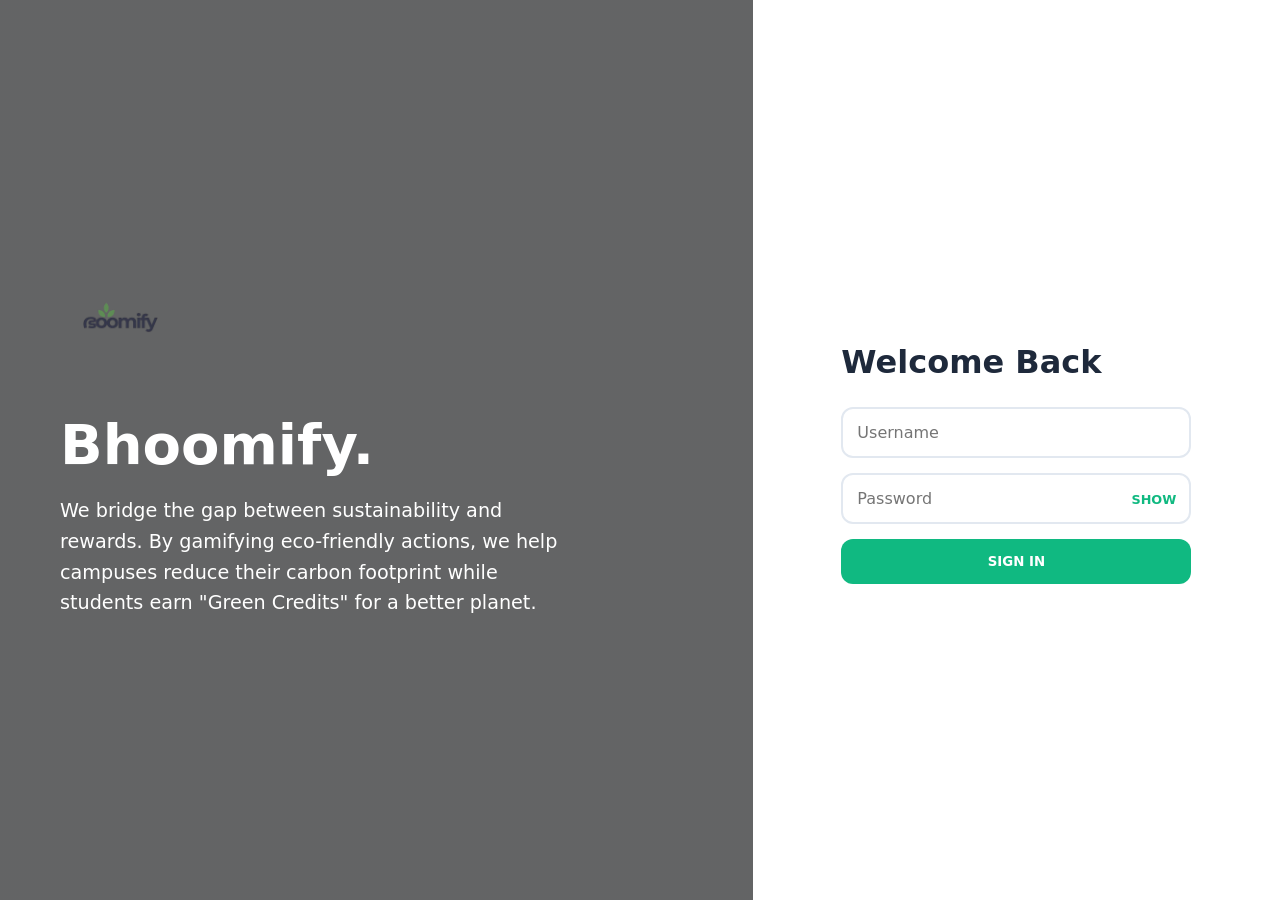
==== commit 97cb6dbd: "Update index.html" ====
--- a/index.html
+++ b/index.html
@@ -5,29 +5,31 @@
     <title>BHOOMIFY | Build a Greener Future</title>
     <link rel="stylesheet" href="style.css">
 </head>
-<body style="height: 100vh; display: flex; align-items: center; overflow: hidden;">
-    <div style="display: flex; width: 100%; height: 100%;">
-        <div style="flex: 1.2; background: url('a.jpg') center/cover; position: relative; display: flex; align-items: center; padding: 5%;">
-            <div style="position: absolute; inset: 0; background: rgba(6, 78, 59, 0.7);"></div>
-            <div style="position: relative; color: white; max-width: 500px;">
-                <h1 style="font-size: 4rem; line-height: 1.1; margin-bottom: 1rem;">Build a<br>Greener Future.</h1>
-                <p style="font-size: 1.2rem; opacity: 0.9;">Track impact, earn green credits, and trade them for exclusive rewards.</p>
-            </div>
+<body style="display: flex; flex-direction: column; min-height: 100vh;">
+    <div style="display: flex; flex: 1;">
+        <div style="flex: 1.2; background: linear-gradient(rgba(0,0,0,0.6), rgba(0,0,0,0.6)), url('a.jpg') center/cover; color: white; padding: 60px; display: flex; flex-direction: column; justify-content: center;">
+            <img src="logo.png" style="width: 120px; margin-bottom: 30px;" class="animate">
+            <h1 style="font-size: 3.5rem; margin: 0;" class="animate">Bhoomify.</h1>
+            <p style="font-size: 1.2rem; max-width: 500px; line-height: 1.6; opacity: 0.9;" class="animate">
+                We bridge the gap between sustainability and rewards. By gamifying eco-friendly actions, we help campuses reduce their carbon footprint while students earn "Green Credits" for a better planet.
+            </p>
         </div>
-        <div style="flex: 1; display: flex; align-items: center; justify-content: center; background: white;">
-            <div style="width: 100%; max-width: 350px; padding: 2rem;">
-                <img src="logo.png" style="height: 50px; margin-bottom: 2rem;">
-                <h2>Welcome Back</h2>
-                <div style="margin-top: 2rem;">
-                    <label>Username</label>
-                    <input type="text" id="username" placeholder="Enter your name" style="width:100%; padding:12px; margin: 8px 0 20px; border-radius:8px; border:1px solid #ddd;">
-                    <label>Password</label>
-                    <input type="password" id="password" placeholder="••••••••" style="width:100%; padding:12px; margin: 8px 0 20px; border-radius:8px; border:1px solid #ddd;">
-                    <button class="btn-primary" style="width: 100%;" onclick="login()">Sign In</button>
+
+        <div style="flex: 1; background: white; display: flex; align-items: center; justify-content: center;">
+            <div class="card animate" style="width: 100%; max-width: 400px; border: none; box-shadow: none;">
+                <h2 style="font-size: 2rem;">Welcome Back</h2>
+                <div class="input-group">
+                    <input type="text" id="username" placeholder="Username">
                 </div>
+                <div class="input-group">
+                    <input type="password" id="password" placeholder="Password">
+                    <span class="pass-toggle" onclick="togglePass()">SHOW</span>
+                </div>
+                <button class="btn-main" onclick="login()" style="background: var(--primary); color:white; width:100%; padding:15px; border-radius:12px; border:none; font-weight:bold; cursor:pointer;">SIGN IN</button>
             </div>
         </div>
     </div>
+
     <script src="app.js"></script>
 </body>
 </html>
--- a/style.css
+++ b/style.css
@@ -1,66 +1,58 @@
 :root {
     --primary: #10b981;
-    --primary-dark: #059669;
+    --primary-dark: #065f46;
     --secondary: #1e293b;
+    --accent: #34d399;
     --bg: #f8fafc;
     --white: #ffffff;
-    --shadow: 0 4px 6px -1px rgba(0, 0, 0, 0.1), 0 2px 4px -1px rgba(0, 0, 0, 0.06);
+    --glass: rgba(255, 255, 255, 0.8);
 }
 
-* { box-sizing: border-box; font-family: 'Segoe UI', Tahoma, Geneva, Verdana, sans-serif; }
+* { box-sizing: border-box; font-family: 'Inter', system-ui, sans-serif; transition: all 0.3s ease; }
 
-body { background-color: var(--bg); color: var(--secondary); margin: 0; line-height: 1.6; }
+body { background: var(--bg); color: var(--secondary); margin: 0; overflow-x: hidden; }
 
-/* Global Navbar */
-.navbar {
-    display: flex;
-    justify-content: space-between;
-    align-items: center;
-    padding: 1rem 5%;
-    background: var(--white);
-    box-shadow: var(--shadow);
-    position: sticky; top: 0; z-index: 100;
+/* Animations */
+@keyframes fadeInUp {
+    from { opacity: 0; transform: translateY(20px); }
+    to { opacity: 1; transform: translateY(0); }
 }
 
-.logo-box { display: flex; align-items: center; gap: 12px; }
-.logo-box img { height: 40px; }
-.logo-box h1 { font-size: 1.2rem; margin: 0; letter-spacing: 1px; color: var(--secondary); }
+.animate { animation: fadeInUp 0.6s ease forwards; }
 
-/* Layout Containers */
-.container { max-width: 1100px; margin: 2rem auto; padding: 0 20px; }
+/* Unified Navbar */
+.navbar {
+    display: flex; justify-content: space-between; align-items: center;
+    padding: 1rem 5%; background: var(--glass); backdrop-filter: blur(10px);
+    border-bottom: 1px solid rgba(0,0,0,0.05); sticky; top: 0; z-index: 1000;
+}
+.nav-logo { height: 50px; }
 
+/* Cards & Layout */
+.container { max-width: 1200px; margin: 2rem auto; padding: 0 20px; }
 .card {
-    background: var(--white);
-    border-radius: 12px;
-    padding: 2rem;
-    box-shadow: var(--shadow);
-    margin-bottom: 1.5rem;
-    border: 1px solid #e2e8f0;
+    background: var(--white); border-radius: 20px; padding: 25px;
+    box-shadow: 0 10px 25px rgba(0,0,0,0.05); border: 1px solid rgba(0,0,0,0.05);
 }
 
-/* Buttons */
-.btn-primary {
-    background: var(--primary);
-    color: white;
-    padding: 12px 24px;
-    border: none;
-    border-radius: 8px;
-    font-weight: 600;
-    cursor: pointer;
-    transition: 0.3s ease;
+/* Leaderboard Dynamic Bars */
+.leader-row { margin-bottom: 18px; }
+.leader-info { display: flex; justify-content: space-between; margin-bottom: 6px; font-weight: 600; }
+.bar-outer { background: #e2e8f0; height: 12px; border-radius: 20px; overflow: hidden; }
+.bar-inner { 
+    height: 100%; border-radius: 20px; 
+    background: linear-gradient(90deg, var(--primary), var(--accent));
+    width: 0%; transition: width 1.5s cubic-bezier(0.1, 0.5, 0.5, 1);
 }
 
-.btn-primary:hover { background: var(--primary-dark); transform: translateY(-1px); }
-
-.btn-outline {
-    background: transparent;
-    border: 1px solid #cbd5e1;
-    padding: 8px 16px;
-    border-radius: 6px;
-    cursor: pointer;
+/* Inputs & Show Password */
+.input-group { position: relative; margin-bottom: 15px; }
+input { 
+    width: 100%; padding: 14px; border: 2px solid #e2e8f0; border-radius: 12px; 
+    outline: none; font-size: 1rem;
 }
-
-/* Grid System */
-.grid-2 { display: grid; grid-template-columns: 1.5fr 1fr; gap: 2rem; }
-
-@media (max-width: 768px) { .grid-2 { grid-template-columns: 1fr; } }
+input:focus { border-color: var(--primary); box-shadow: 0 0 0 4px rgba(16, 185, 129, 0.1); }
+.pass-toggle {
+    position: absolute; right: 15px; top: 50%; transform: translateY(-50%);
+    cursor: pointer; font-size: 0.8rem; color: var(--primary); font-weight: 700;
+}
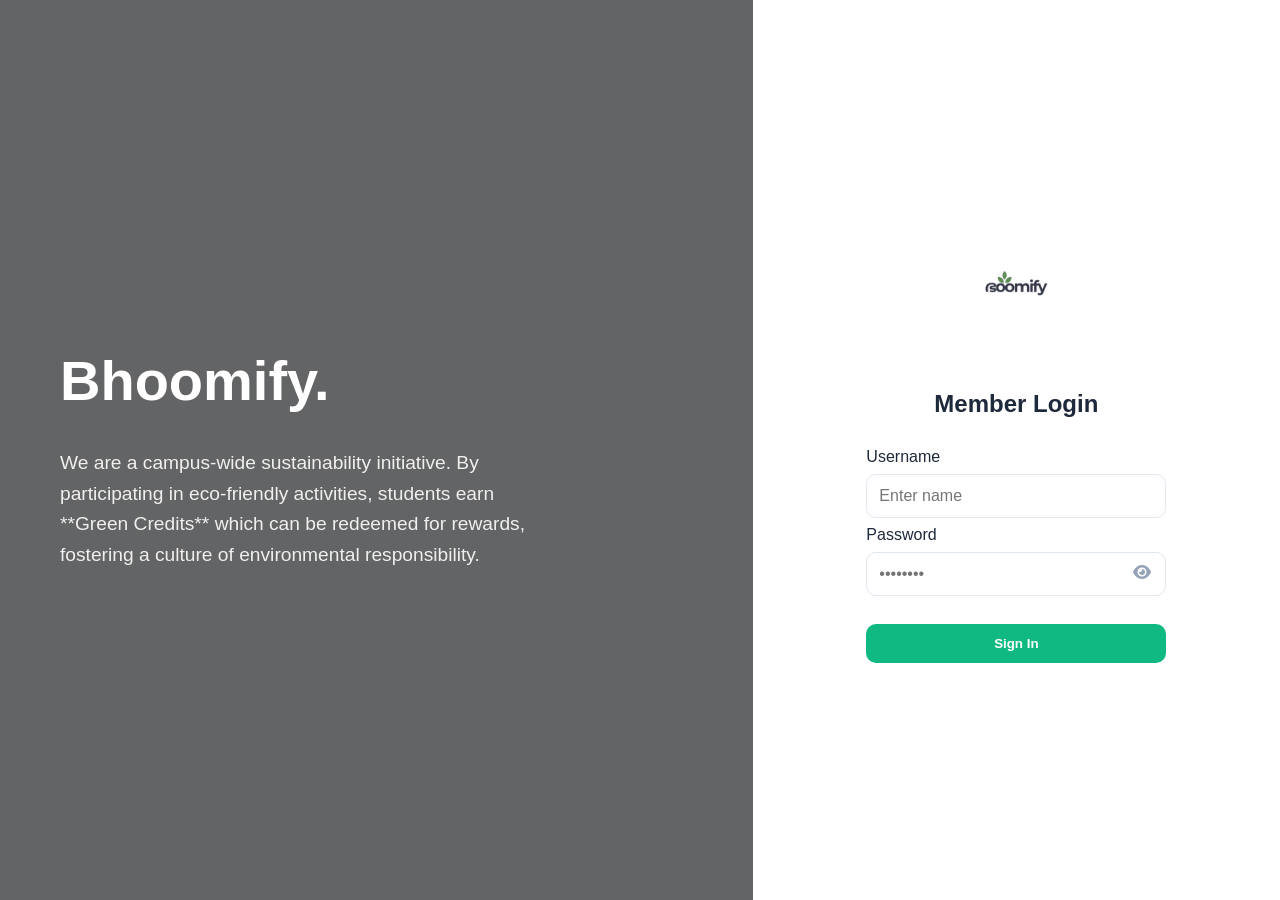
==== commit 805fb42f: "Update index.html" ====
--- a/index.html
+++ b/index.html
@@ -1,35 +1,35 @@
 <!DOCTYPE html>
 <html lang="en">
 <head>
-    <meta charset="UTF-8">
-    <title>BHOOMIFY | Build a Greener Future</title>
+    <meta charset="UTF-8"><title>Bhoomify | Welcome</title>
     <link rel="stylesheet" href="style.css">
+    <link rel="stylesheet" href="https://cdnjs.cloudflare.com/ajax/libs/font-awesome/6.0.0/css/all.min.css">
 </head>
-<body style="display: flex; flex-direction: column; min-height: 100vh;">
-    <div style="display: flex; flex: 1;">
-        <div style="flex: 1.2; background: linear-gradient(rgba(0,0,0,0.6), rgba(0,0,0,0.6)), url('a.jpg') center/cover; color: white; padding: 60px; display: flex; flex-direction: column; justify-content: center;">
-            <img src="logo.png" style="width: 120px; margin-bottom: 30px;" class="animate">
-            <h1 style="font-size: 3.5rem; margin: 0;" class="animate">Bhoomify.</h1>
-            <p style="font-size: 1.2rem; max-width: 500px; line-height: 1.6; opacity: 0.9;" class="animate">
-                We bridge the gap between sustainability and rewards. By gamifying eco-friendly actions, we help campuses reduce their carbon footprint while students earn "Green Credits" for a better planet.
-            </p>
-        </div>
+<body style="display: flex; height: 100vh; overflow: hidden;">
+    <div style="flex: 1.2; background: linear-gradient(rgba(0,0,0,0.6), rgba(0,0,0,0.6)), url('a.jpg') center/cover; color: white; padding: 60px; display: flex; flex-direction: column; justify-content: center;">
+        <h1 style="font-size: 3.5rem; margin-bottom: 1rem;">Bhoomify.</h1>
+        <p style="font-size: 1.2rem; line-height: 1.6; max-width: 500px; opacity: 0.9;">
+            We are a campus-wide sustainability initiative. By participating in eco-friendly activities, students earn **Green Credits** which can be redeemed for rewards, fostering a culture of environmental responsibility.
+        </p>
+    </div>
 
-        <div style="flex: 1; background: white; display: flex; align-items: center; justify-content: center;">
-            <div class="card animate" style="width: 100%; max-width: 400px; border: none; box-shadow: none;">
-                <h2 style="font-size: 2rem;">Welcome Back</h2>
-                <div class="input-group">
-                    <input type="text" id="username" placeholder="Username">
-                </div>
-                <div class="input-group">
-                    <input type="password" id="password" placeholder="Password">
-                    <span class="pass-toggle" onclick="togglePass()">SHOW</span>
-                </div>
-                <button class="btn-main" onclick="login()" style="background: var(--primary); color:white; width:100%; padding:15px; border-radius:12px; border:none; font-weight:bold; cursor:pointer;">SIGN IN</button>
+    <div style="flex: 1; display: flex; align-items: center; justify-content: center; background: white;">
+        <div class="animate" style="width: 100%; max-width: 380px; padding: 40px;">
+            <center><img src="logo.png" style="height: 100px; margin-bottom: 30px;"></center>
+            <h2 style="text-align: center; margin-bottom: 30px;">Member Login</h2>
+            
+            <label>Username</label>
+            <input type="text" id="username" placeholder="Enter name">
+            
+            <label>Password</label>
+            <div style="position: relative;">
+                <input type="password" id="password" placeholder="••••••••">
+                <i class="fas fa-eye" id="togglePass" style="position: absolute; right: 15px; top: 20px; cursor: pointer; color: #94a3b8;" onclick="togglePassword()"></i>
             </div>
+            
+            <button class="btn-main" onclick="login()" style="margin-top: 20px;">Sign In</button>
         </div>
     </div>
-
     <script src="app.js"></script>
 </body>
 </html>
--- a/style.css
+++ b/style.css
@@ -1,58 +1,53 @@
 :root {
     --primary: #10b981;
-    --primary-dark: #065f46;
+    --primary-dark: #059669;
     --secondary: #1e293b;
     --accent: #34d399;
     --bg: #f8fafc;
     --white: #ffffff;
-    --glass: rgba(255, 255, 255, 0.8);
+    --danger: #f43f5e;
+    --shadow: 0 10px 15px -3px rgba(0, 0, 0, 0.1);
 }
 
-* { box-sizing: border-box; font-family: 'Inter', system-ui, sans-serif; transition: all 0.3s ease; }
-
-body { background: var(--bg); color: var(--secondary); margin: 0; overflow-x: hidden; }
+* { box-sizing: border-box; font-family: 'Inter', sans-serif; transition: all 0.3s ease; }
+body { background: var(--bg); margin: 0; color: var(--secondary); overflow-x: hidden; }
 
 /* Animations */
-@keyframes fadeInUp {
-    from { opacity: 0; transform: translateY(20px); }
-    to { opacity: 1; transform: translateY(0); }
+@keyframes fadeIn { from { opacity: 0; transform: translateY(10px); } to { opacity: 1; transform: translateY(0); } }
+.animate { animation: fadeIn 0.5s ease forwards; }
+
+/* Navbar */
+.navbar {
+    display: flex; justify-content: space-between; align-items: center;
+    padding: 1rem 5%; background: var(--white); box-shadow: 0 2px 10px rgba(0,0,0,0.05);
+}
+.nav-logo { height: 45px; }
+
+/* Dashboard Cards */
+.card {
+    background: var(--white); border-radius: 16px; padding: 25px;
+    box-shadow: var(--shadow); border: 1px solid #e2e8f0; margin-bottom: 20px;
 }
 
-.animate { animation: fadeInUp 0.6s ease forwards; }
-
-/* Unified Navbar */
-.navbar {
-    display: flex; justify-content: space-between; align-items: center;
-    padding: 1rem 5%; background: var(--glass); backdrop-filter: blur(10px);
-    border-bottom: 1px solid rgba(0,0,0,0.05); sticky; top: 0; z-index: 1000;
-}
-.nav-logo { height: 50px; }
-
-/* Cards & Layout */
-.container { max-width: 1200px; margin: 2rem auto; padding: 0 20px; }
-.card {
-    background: var(--white); border-radius: 20px; padding: 25px;
-    box-shadow: 0 10px 25px rgba(0,0,0,0.05); border: 1px solid rgba(0,0,0,0.05);
+/* Leaderboard Bars */
+.leader-row { margin-bottom: 15px; }
+.bar-container { background: #e2e8f0; height: 12px; border-radius: 10px; overflow: hidden; margin-top: 5px; }
+.bar-fill { 
+    background: linear-gradient(90deg, var(--primary), var(--accent)); 
+    height: 100%; border-radius: 10px; width: 0; /* Animated via JS */
 }
 
-/* Leaderboard Dynamic Bars */
-.leader-row { margin-bottom: 18px; }
-.leader-info { display: flex; justify-content: space-between; margin-bottom: 6px; font-weight: 600; }
-.bar-outer { background: #e2e8f0; height: 12px; border-radius: 20px; overflow: hidden; }
-.bar-inner { 
-    height: 100%; border-radius: 20px; 
-    background: linear-gradient(90deg, var(--primary), var(--accent));
-    width: 0%; transition: width 1.5s cubic-bezier(0.1, 0.5, 0.5, 1);
+/* Inputs & Buttons */
+input, select {
+    width: 100%; padding: 12px; margin: 8px 0; border: 1.5px solid #e2e8f0;
+    border-radius: 10px; font-size: 1rem;
 }
+input:focus { border-color: var(--primary); outline: none; box-shadow: 0 0 0 3px rgba(16, 185, 129, 0.1); }
 
-/* Inputs & Show Password */
-.input-group { position: relative; margin-bottom: 15px; }
-input { 
-    width: 100%; padding: 14px; border: 2px solid #e2e8f0; border-radius: 12px; 
-    outline: none; font-size: 1rem;
+.btn-main {
+    background: var(--primary); color: white; border: none; padding: 12px 24px;
+    border-radius: 10px; font-weight: 600; cursor: pointer; width: 100%;
 }
-input:focus { border-color: var(--primary); box-shadow: 0 0 0 4px rgba(16, 185, 129, 0.1); }
-.pass-toggle {
-    position: absolute; right: 15px; top: 50%; transform: translateY(-50%);
-    cursor: pointer; font-size: 0.8rem; color: var(--primary); font-weight: 700;
-}
+.btn-main:hover { background: var(--primary-dark); transform: scale(1.02); }
+
+.btn-danger { background: #fff1f2; color: var(--danger); border: 1px solid #fecdd3; padding: 10px; border-radius: 8px; cursor: pointer; width: 100%; margin-top: 5px; }
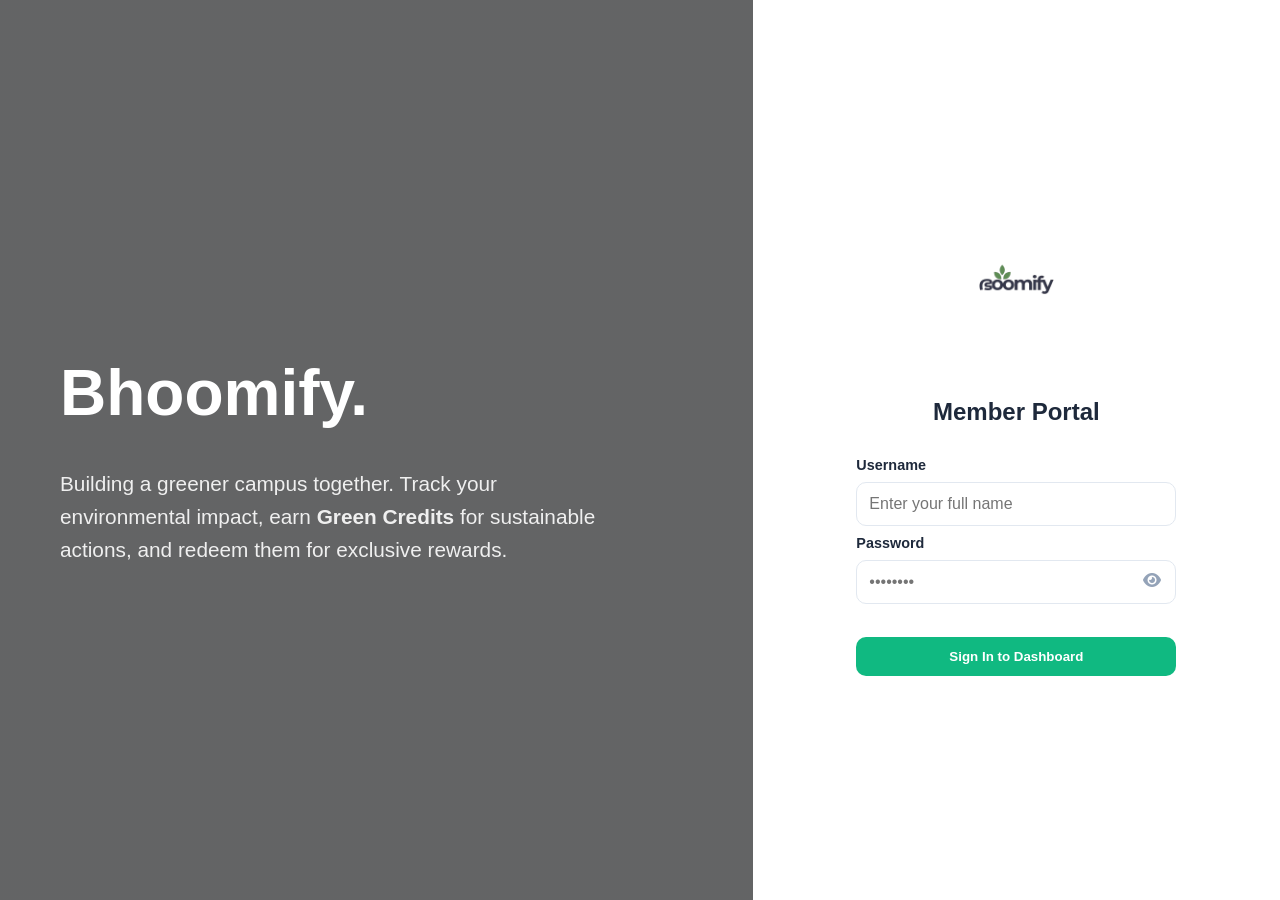
==== commit cfba6232: "Update index.html" ====
--- a/index.html
+++ b/index.html
@@ -1,33 +1,35 @@
 <!DOCTYPE html>
 <html lang="en">
 <head>
-    <meta charset="UTF-8"><title>Bhoomify | Welcome</title>
+    <meta charset="UTF-8">
+    <meta name="viewport" content="width=device-width, initial-scale=1.0">
+    <title>Bhoomify | Sustainable Campus</title>
     <link rel="stylesheet" href="style.css">
     <link rel="stylesheet" href="https://cdnjs.cloudflare.com/ajax/libs/font-awesome/6.0.0/css/all.min.css">
 </head>
 <body style="display: flex; height: 100vh; overflow: hidden;">
     <div style="flex: 1.2; background: linear-gradient(rgba(0,0,0,0.6), rgba(0,0,0,0.6)), url('a.jpg') center/cover; color: white; padding: 60px; display: flex; flex-direction: column; justify-content: center;">
-        <h1 style="font-size: 3.5rem; margin-bottom: 1rem;">Bhoomify.</h1>
-        <p style="font-size: 1.2rem; line-height: 1.6; max-width: 500px; opacity: 0.9;">
-            We are a campus-wide sustainability initiative. By participating in eco-friendly activities, students earn **Green Credits** which can be redeemed for rewards, fostering a culture of environmental responsibility.
+        <h1 style="font-size: 4rem; margin-bottom: 1rem;">Bhoomify.</h1>
+        <p style="font-size: 1.3rem; line-height: 1.6; max-width: 550px; opacity: 0.9;">
+            Building a greener campus together. Track your environmental impact, earn <strong>Green Credits</strong> for sustainable actions, and redeem them for exclusive rewards.
         </p>
     </div>
 
     <div style="flex: 1; display: flex; align-items: center; justify-content: center; background: white;">
-        <div class="animate" style="width: 100%; max-width: 380px; padding: 40px;">
-            <center><img src="logo.png" style="height: 100px; margin-bottom: 30px;"></center>
-            <h2 style="text-align: center; margin-bottom: 30px;">Member Login</h2>
+        <div class="animate" style="width: 100%; max-width: 400px; padding: 40px;">
+            <center><img src="logo.png" style="height: 120px; margin-bottom: 30px;"></center>
+            <h2 style="text-align: center; margin-bottom: 30px; font-weight: 800;">Member Portal</h2>
             
-            <label>Username</label>
-            <input type="text" id="username" placeholder="Enter name">
+            <label style="font-weight: 600; font-size: 0.9rem;">Username</label>
+            <input type="text" id="username" placeholder="Enter your full name">
             
-            <label>Password</label>
+            <label style="font-weight: 600; font-size: 0.9rem;">Password</label>
             <div style="position: relative;">
                 <input type="password" id="password" placeholder="••••••••">
                 <i class="fas fa-eye" id="togglePass" style="position: absolute; right: 15px; top: 20px; cursor: pointer; color: #94a3b8;" onclick="togglePassword()"></i>
             </div>
             
-            <button class="btn-main" onclick="login()" style="margin-top: 20px;">Sign In</button>
+            <button class="btn-main" onclick="login()" style="margin-top: 25px;">Sign In to Dashboard</button>
         </div>
     </div>
     <script src="app.js"></script>
--- a/style.css
+++ b/style.css
@@ -7,6 +7,7 @@
     --white: #ffffff;
     --danger: #f43f5e;
     --shadow: 0 10px 15px -3px rgba(0, 0, 0, 0.1);
+    --radius: 12px;
 }
 
 * { box-sizing: border-box; font-family: 'Inter', sans-serif; transition: all 0.3s ease; }
@@ -22,8 +23,9 @@
     padding: 1rem 5%; background: var(--white); box-shadow: 0 2px 10px rgba(0,0,0,0.05);
 }
 .nav-logo { height: 45px; }
+.logo-box { display: flex; align-items: center; gap: 12px; }
 
-/* Dashboard Cards */
+/* Cards */
 .card {
     background: var(--white); border-radius: 16px; padding: 25px;
     box-shadow: var(--shadow); border: 1px solid #e2e8f0; margin-bottom: 20px;
@@ -34,7 +36,7 @@
 .bar-container { background: #e2e8f0; height: 12px; border-radius: 10px; overflow: hidden; margin-top: 5px; }
 .bar-fill { 
     background: linear-gradient(90deg, var(--primary), var(--accent)); 
-    height: 100%; border-radius: 10px; width: 0; /* Animated via JS */
+    height: 100%; border-radius: 10px; width: 0; transition: width 1s ease-in-out;
 }
 
 /* Inputs & Buttons */
@@ -50,4 +52,9 @@
 }
 .btn-main:hover { background: var(--primary-dark); transform: scale(1.02); }
 
-.btn-danger { background: #fff1f2; color: var(--danger); border: 1px solid #fecdd3; padding: 10px; border-radius: 8px; cursor: pointer; width: 100%; margin-top: 5px; }
+.btn-danger { background: #fff1f2; color: var(--danger); border: 1px solid #fecdd3; padding: 10px; border-radius: 10px; cursor: pointer; width: 100%; margin-top: 5px; }
+
+/* Tables */
+.log-table { width: 100%; border-collapse: collapse; margin-top: 10px; }
+.log-table th { text-align: left; padding: 12px; border-bottom: 2px solid #e2e8f0; color: #64748b; font-size: 0.85rem; }
+.log-table td { padding: 12px; border-bottom: 1px solid #e2e8f0; font-size: 0.85rem; }
